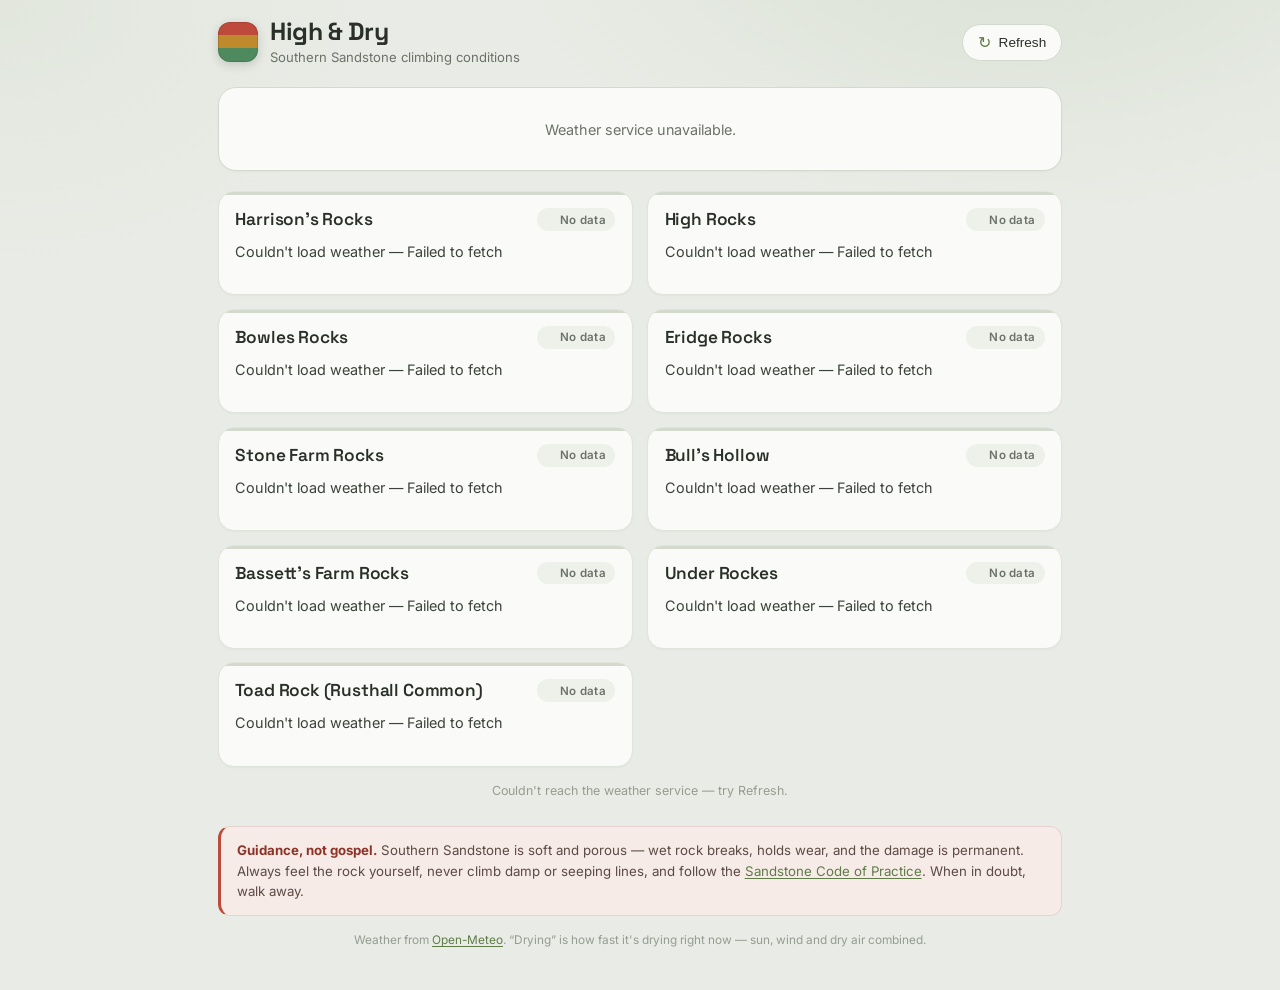
==== index.html @ b8235924 "High & Dry — Southern Sandstone wet/dry conditions PWA Static, no-backend Cloudflare Pages app givin" ====
<!doctype html>
<html lang="en">
  <head>
    <meta charset="utf-8" />
    <meta name="viewport" content="width=device-width, initial-scale=1, viewport-fit=cover" />
    <title>High &amp; Dry — Southern Sandstone conditions</title>
    <meta name="description" content="Live wet/dry traffic-light conditions for Southern Sandstone climbing crags." />
    <meta name="theme-color" content="#e9ece6" />
    <link rel="manifest" href="./manifest.webmanifest" />
    <link rel="icon" href="./icon.svg" type="image/svg+xml" />
    <link rel="preconnect" href="https://fonts.googleapis.com" />
    <link rel="preconnect" href="https://fonts.gstatic.com" crossorigin />
    <link
      href="https://fonts.googleapis.com/css2?family=Inter:wght@400;500;600;700&family=Space+Grotesk:wght@500;600;700&display=swap"
      rel="stylesheet"
    />
    <link rel="stylesheet" href="./styles.css" />
  </head>
  <body>
    <div class="wrap">
      <header class="topbar">
        <div class="brand">
          <span class="mark" aria-hidden="true"></span>
          <div>
            <h1>High&nbsp;&amp;&nbsp;Dry</h1>
            <p class="tag">Southern Sandstone climbing conditions</p>
          </div>
        </div>
        <button id="refresh" type="button" aria-label="Refresh conditions">
          <span class="ico" aria-hidden="true">↻</span><span class="lbl">Refresh</span>
        </button>
      </header>

      <section id="hero" class="hero" aria-live="polite"></section>

      <main id="grid" class="grid" aria-live="polite"></main>

      <p id="status" class="status">Loading…</p>

      <footer>
        <div class="warn">
          <strong>Guidance, not gospel.</strong> Southern Sandstone is soft and
          porous — wet rock breaks, holds wear, and the damage is permanent. Always
          feel the rock yourself, never climb damp or seeping lines, and follow the
          <a href="http://www.southernsandstoneclimbs.co.uk/" target="_blank" rel="noopener">Sandstone Code of Practice</a>.
          When in doubt, walk away.
        </div>
        <p class="src">
          Weather from <a href="https://open-meteo.com/" target="_blank" rel="noopener">Open-Meteo</a>.
          “Drying” is how fast it's drying right now — sun, wind and dry air combined.
        </p>
      </footer>
    </div>

    <script type="module" src="./app.js"></script>
  </body>
</html>
---- styles.css ----
:root {
  /* light "stone" theme — cool grey-green */
  --bg: #e9ece6;
  --surface: #fafbf8;
  --surface-2: #f1f3ee;
  --inset: #eef1ea;
  --border: #d4d9cd;
  --border-soft: #e0e4da;
  --ink: #2a2f29;
  --muted: #6c726a;
  --faint: #969c90;
  --accent: #5e7d46;
  --accent-soft: #6e8f54;

  --green: #4f8a5e;
  --amber: #bf8a2c;
  --red: #bd4a3b;

  color-scheme: light;
}

* { box-sizing: border-box; }

body {
  margin: 0;
  font-family: "Inter", ui-sans-serif, system-ui, -apple-system, sans-serif;
  color: var(--ink);
  background:
    radial-gradient(900px 520px at 80% -10%, rgba(110, 143, 84, 0.12), transparent 60%),
    radial-gradient(700px 500px at 0% 0%, rgba(110, 143, 84, 0.06), transparent 55%),
    var(--bg);
  background-attachment: fixed;
  min-height: 100dvh;
  -webkit-font-smoothing: antialiased;
}

.wrap {
  max-width: 880px;
  margin: 0 auto;
  padding: max(env(safe-area-inset-top), 1.25rem) 1.1rem 2.5rem;
}

/* ---------- top bar ---------- */
.topbar {
  display: flex;
  align-items: center;
  justify-content: space-between;
  gap: 1rem;
  margin-bottom: 1.4rem;
}
.brand { display: flex; align-items: center; gap: 0.8rem; }
.mark {
  width: 40px; height: 40px; flex: none;
  border-radius: 12px;
  background:
    linear-gradient(180deg, var(--red) 0 33%, var(--amber) 33% 66%, var(--green) 66% 100%);
  box-shadow: inset 0 0 0 1px rgba(0,0,0,0.12), 0 3px 10px rgba(42,47,41,0.18);
}
h1 {
  font-family: "Space Grotesk", sans-serif;
  font-weight: 700;
  font-size: 1.55rem;
  letter-spacing: -0.02em;
  margin: 0;
  line-height: 1;
}
.tag { margin: 0.25rem 0 0; color: var(--muted); font-size: 0.82rem; }

#refresh {
  display: inline-flex; align-items: center; gap: 0.45rem;
  background: var(--surface);
  color: var(--ink);
  border: 1px solid var(--border);
  border-radius: 999px;
  padding: 0.5rem 0.95rem;
  font-size: 0.85rem; font-weight: 500;
  cursor: pointer;
  transition: background 0.15s, transform 0.1s;
}
#refresh:hover { background: var(--surface-2); }
#refresh:active { transform: scale(0.96); }
#refresh .ico { color: var(--accent); font-size: 1rem; }
#refresh.spin .ico { animation: spin 0.7s linear infinite; }
@keyframes spin { to { transform: rotate(360deg); } }

/* ---------- hero ---------- */
.hero {
  border: 1px solid var(--border);
  border-radius: 18px;
  padding: 1.1rem 1.25rem;
  margin-bottom: 1.25rem;
  background: var(--surface);
  box-shadow: 0 1px 2px rgba(42,47,41,0.04);
  display: flex; align-items: center; gap: 1rem;
  min-height: 84px;
}
.hero.empty { color: var(--muted); justify-content: center; font-size: 0.9rem; }
.hero-glyph {
  width: 56px; height: 56px; flex: none;
  border-radius: 50%;
  display: grid; place-items: center;
  font-family: "Space Grotesk", sans-serif;
  font-weight: 700; font-size: 1.5rem;
}
.hero-glyph.green { background: #e3efe6; color: #3c6e4b; box-shadow: inset 0 0 0 1px rgba(79,138,94,0.35); }
.hero-glyph.amber { background: #f4ead3; color: #8a6216; box-shadow: inset 0 0 0 1px rgba(191,138,44,0.35); }
.hero-glyph.red   { background: #f6e1dd; color: #8e3328; box-shadow: inset 0 0 0 1px rgba(189,74,59,0.32); }
.hero-body h2 {
  font-family: "Space Grotesk", sans-serif;
  margin: 0; font-size: 1.15rem; font-weight: 600; letter-spacing: -0.01em;
}
.hero-body p { margin: 0.2rem 0 0; color: var(--muted); font-size: 0.88rem; }
.hero-body .accent { color: var(--accent); font-weight: 600; }

/* ---------- grid ---------- */
.grid {
  display: grid;
  gap: 0.85rem;
  grid-template-columns: 1fr;
}
@media (min-width: 640px) { .grid { grid-template-columns: 1fr 1fr; } }

/* ---------- crag card ---------- */
.crag {
  position: relative;
  background: var(--surface);
  border: 1px solid var(--border-soft);
  border-radius: 16px;
  padding: 1rem 1.05rem 1.1rem;
  overflow: hidden;
  box-shadow: 0 1px 2px rgba(42,47,41,0.04);
}
.crag::before {
  content: ""; position: absolute; inset: 0 0 auto 0; height: 3px;
}
.crag.green::before { background: linear-gradient(90deg, var(--green), transparent); }
.crag.amber::before { background: linear-gradient(90deg, var(--amber), transparent); }
.crag.red::before   { background: linear-gradient(90deg, var(--red), transparent); }
.crag.err::before   { background: var(--border); }

.crag-head {
  display: flex; align-items: flex-start; justify-content: space-between; gap: 0.6rem;
}
.crag h2 {
  font-family: "Space Grotesk", sans-serif;
  font-size: 1.08rem; font-weight: 600; margin: 0; letter-spacing: -0.01em;
}

/* status pill */
.pill {
  display: inline-flex; align-items: center; gap: 0.4rem;
  font-size: 0.72rem; font-weight: 600; letter-spacing: 0.02em;
  padding: 0.28rem 0.6rem 0.28rem 0.5rem;
  border-radius: 999px; white-space: nowrap; flex: none;
}
.pill .pip { width: 9px; height: 9px; border-radius: 50%; }
.pill.green { background: #e3efe6; color: #3c6e4b; }
.pill.green .pip { background: var(--green); }
.pill.amber { background: #f4ead3; color: #8a6216; }
.pill.amber .pip { background: var(--amber); }
.pill.red { background: #f6e1dd; color: #8e3328; }
.pill.red .pip { background: var(--red); }
.pill.err { background: var(--inset); color: var(--muted); }

.reason { font-size: 0.9rem; line-height: 1.45; margin: 0.7rem 0 0.85rem; color: #3c423b; }

/* stats */
.stats {
  display: grid; grid-template-columns: repeat(3, 1fr);
  gap: 0.4rem; margin: 0;
}
.stats div {
  background: var(--inset);
  border: 1px solid var(--border-soft);
  border-radius: 10px; padding: 0.45rem 0.55rem;
}
.stats dt {
  color: var(--faint); font-size: 0.62rem; font-weight: 600;
  text-transform: uppercase; letter-spacing: 0.05em; margin: 0;
}
.stats dd {
  margin: 0.15rem 0 0; font-size: 1rem; font-weight: 600;
  font-family: "Space Grotesk", sans-serif;
}

/* outlook */
.outlook-wrap { margin-top: 0.9rem; }
.outlook-label {
  font-size: 0.62rem; font-weight: 600; letter-spacing: 0.05em;
  text-transform: uppercase; color: var(--faint); margin: 0 0 0.35rem;
}
.outlook { display: grid; grid-template-columns: repeat(6, 1fr); gap: 0.3rem; }
.outlook .day {
  display: flex; flex-direction: column; align-items: center; gap: 0.3rem;
  padding: 0.45rem 0.1rem;
  border-radius: 9px;
  background: var(--inset);
  border: 1px solid transparent;
}
.outlook .day.wknd { background: #e4e9dd; }
.outlook .day.today { border-color: var(--accent-soft); }
.outlook .pip { width: 11px; height: 11px; border-radius: 50%; }
.outlook .green .pip { background: var(--green); }
.outlook .amber .pip { background: var(--amber); }
.outlook .red .pip   { background: var(--red); }
.outlook .dow {
  font-size: 0.6rem; font-weight: 600; letter-spacing: 0.02em;
  color: var(--faint); text-transform: uppercase;
}
.outlook .day.today .dow { color: var(--accent); }
.outlook .day.wknd .dow { color: var(--muted); }

.crag-note { color: var(--faint); font-size: 0.76rem; margin: 0.85rem 0 0; line-height: 1.4; }

/* ---------- status + footer ---------- */
.status { text-align: center; color: var(--faint); font-size: 0.78rem; margin: 1rem 0 0; }

footer { margin-top: 1.75rem; }
.warn {
  background: #f7ebe8;
  border: 1px solid #e6d3cd;
  border-left: 3px solid var(--red);
  border-radius: 12px;
  padding: 0.85rem 1rem;
  font-size: 0.83rem; line-height: 1.55; color: #5b4a45;
}
.warn strong { color: #8e3328; }
a { color: var(--accent); text-decoration-thickness: 1px; text-underline-offset: 2px; }
.src { text-align: center; color: var(--faint); font-size: 0.74rem; margin: 1rem 0 0; line-height: 1.5; }
.src a { color: var(--accent); }

.skeleton { opacity: 0.5; }
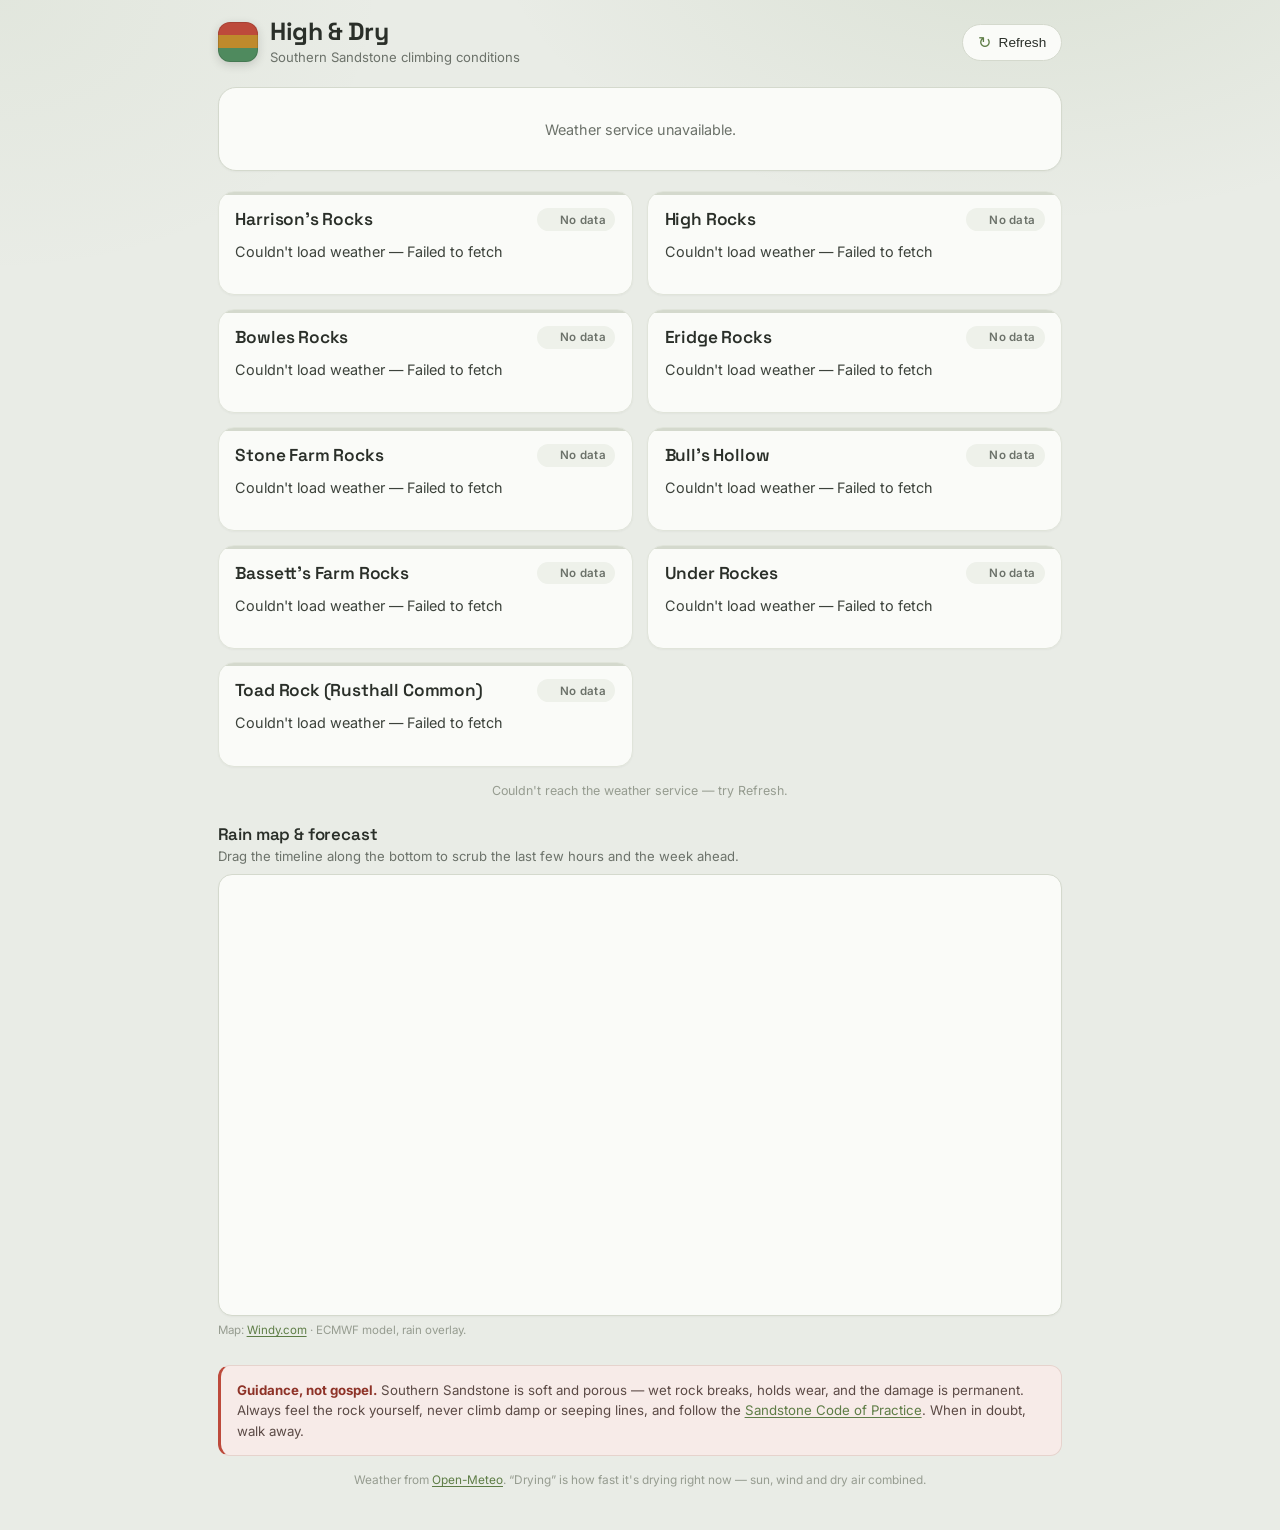
==== commit 12ea5b4d: "Add Windy rain map + forecast timeline section Embedded Windy map centred on the crag cluster (rain " ====
--- a/index.html
+++ b/index.html
@@ -37,6 +37,19 @@
 
       <p id="status" class="status">Loading…</p>
 
+      <section class="mapsec" aria-label="Area rain map">
+        <h2 class="mapsec-h">Rain map &amp; forecast</h2>
+        <p class="mapsec-sub">Drag the timeline along the bottom to scrub the last few hours and the week ahead.</p>
+        <div class="mapframe">
+          <iframe
+            title="Windy rain map for the Southern Sandstone area"
+            loading="lazy"
+            src="https://embed.windy.com/embed.html?type=map&amp;location=coordinates&amp;metricRain=default&amp;metricTemp=default&amp;metricWind=default&amp;zoom=10&amp;overlay=rain&amp;product=ecmwf&amp;level=surface&amp;lat=51.10&amp;lon=0.19&amp;detailLat=51.098&amp;detailLon=0.187&amp;detail=true&amp;pressure=true&amp;message=true"
+          ></iframe>
+        </div>
+        <p class="mapsec-cred">Map: <a href="https://www.windy.com/?51.098,0.187,9" target="_blank" rel="noopener">Windy.com</a> · ECMWF model, rain overlay.</p>
+      </section>
+
       <footer>
         <div class="warn">
           <strong>Guidance, not gospel.</strong> Southern Sandstone is soft and
--- a/styles.css
+++ b/styles.css
@@ -111,6 +111,8 @@
 }
 .hero-body p { margin: 0.2rem 0 0; color: var(--muted); font-size: 0.88rem; }
 .hero-body .accent { color: var(--accent); font-weight: 600; }
+.hero-indoor { font-size: 0.82rem; }
+.hero-indoor a { font-weight: 600; white-space: nowrap; }
 
 /* ---------- grid ---------- */
 .grid {
@@ -212,6 +214,25 @@
 
 .crag-note { color: var(--faint); font-size: 0.76rem; margin: 0.85rem 0 0; line-height: 1.4; }
 
+/* ---------- map ---------- */
+.mapsec { margin-top: 1.6rem; }
+.mapsec-h {
+  font-family: "Space Grotesk", sans-serif;
+  font-size: 1.05rem; font-weight: 600; margin: 0; letter-spacing: -0.01em;
+}
+.mapsec-sub { margin: 0.2rem 0 0.6rem; color: var(--muted); font-size: 0.82rem; }
+.mapframe {
+  width: 100%;
+  border: 1px solid var(--border);
+  border-radius: 14px;
+  overflow: hidden;
+  background: var(--surface);
+  box-shadow: 0 1px 2px rgba(42,47,41,0.04);
+}
+.mapframe iframe { display: block; width: 100%; height: 440px; border: 0; }
+@media (max-width: 560px) { .mapframe iframe { height: 360px; } }
+.mapsec-cred { margin: 0.45rem 0 0; color: var(--faint); font-size: 0.72rem; }
+
 /* ---------- status + footer ---------- */
 .status { text-align: center; color: var(--faint); font-size: 0.78rem; margin: 1rem 0 0; }
 
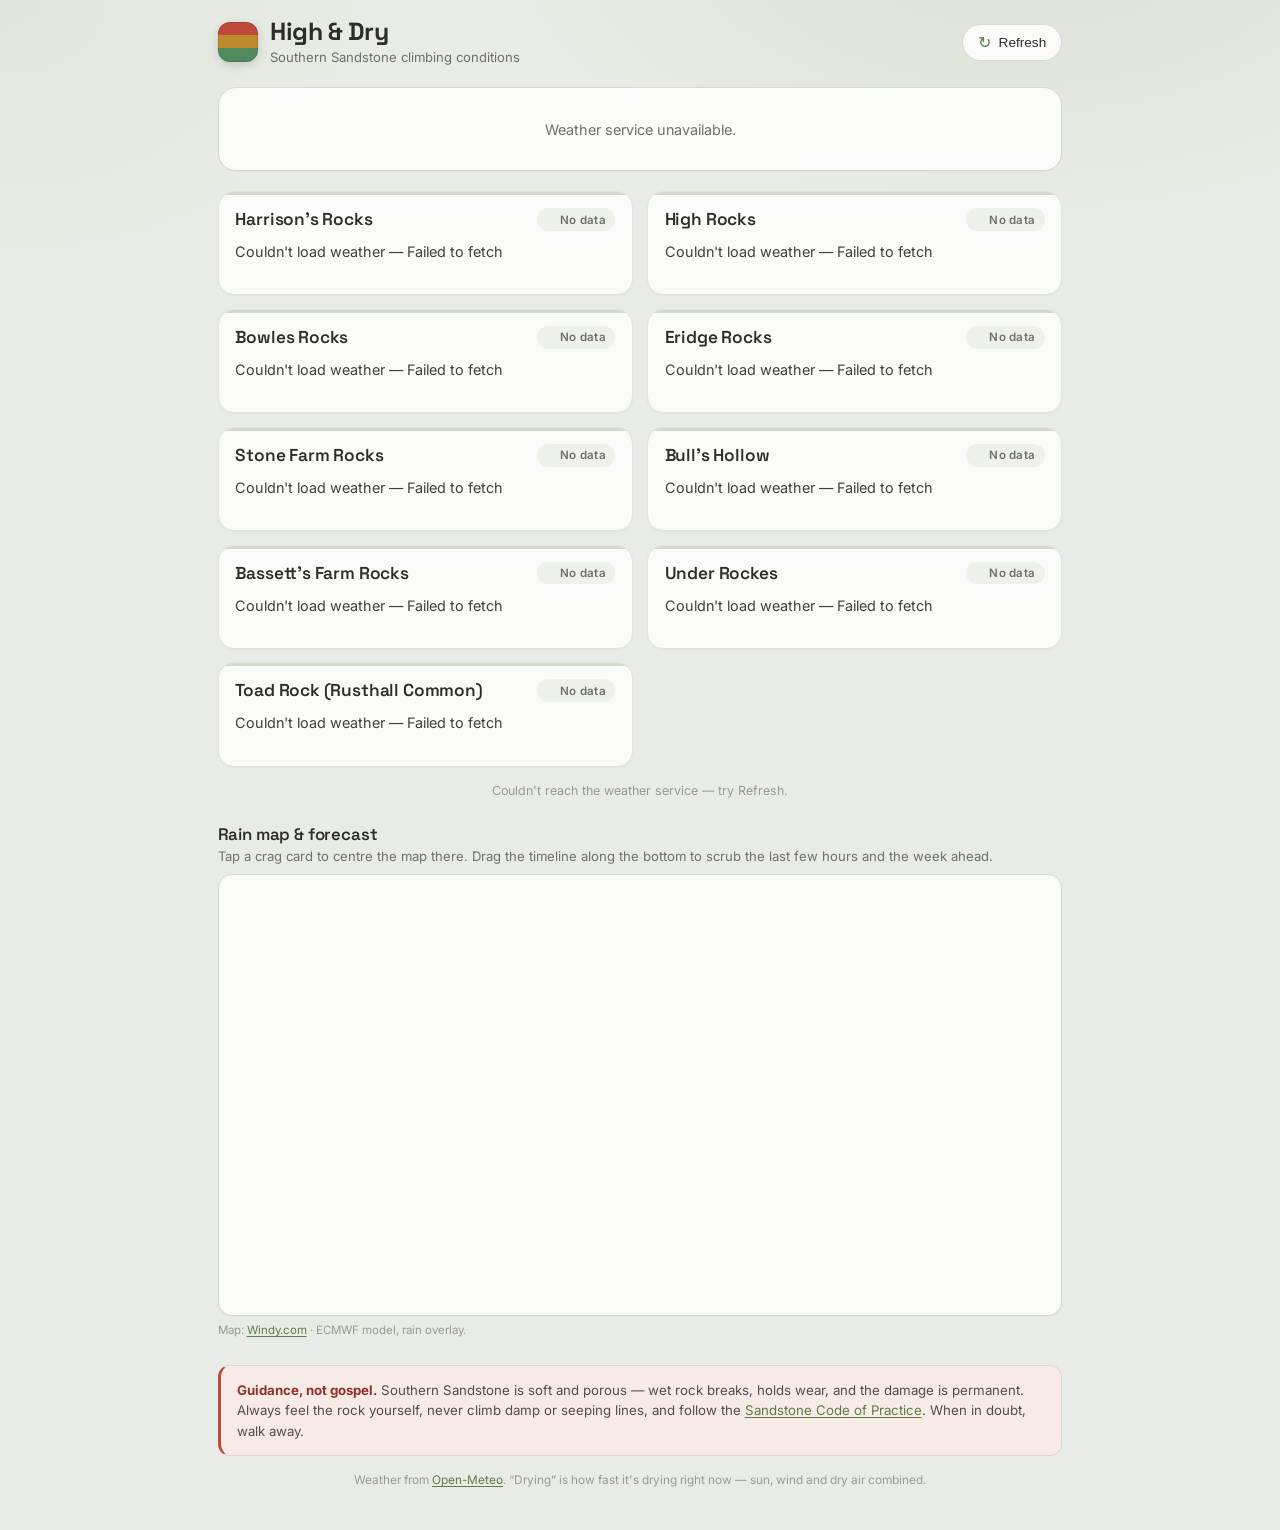
==== commit 388c54c8: "Click a crag card to re-centre the Windy map on it Cards are now buttons (keyboard-accessible); clic" ====
--- a/index.html
+++ b/index.html
@@ -39,7 +39,7 @@
 
       <section class="mapsec" aria-label="Area rain map">
         <h2 class="mapsec-h">Rain map &amp; forecast</h2>
-        <p class="mapsec-sub">Drag the timeline along the bottom to scrub the last few hours and the week ahead.</p>
+        <p class="mapsec-sub">Tap a crag card to centre the map there. Drag the timeline along the bottom to scrub the last few hours and the week ahead.</p>
         <div class="mapframe">
           <iframe
             title="Windy rain map for the Southern Sandstone area"
--- a/styles.css
+++ b/styles.css
@@ -132,6 +132,10 @@
   overflow: hidden;
   box-shadow: 0 1px 2px rgba(42,47,41,0.04);
 }
+.crag[role="button"] { cursor: pointer; transition: border-color 0.15s, transform 0.06s; }
+.crag[role="button"]:hover { border-color: var(--accent-soft); }
+.crag[role="button"]:active { transform: scale(0.997); }
+.crag[role="button"]:focus-visible { outline: 2px solid var(--accent); outline-offset: 2px; }
 .crag::before {
   content: ""; position: absolute; inset: 0 0 auto 0; height: 3px;
 }
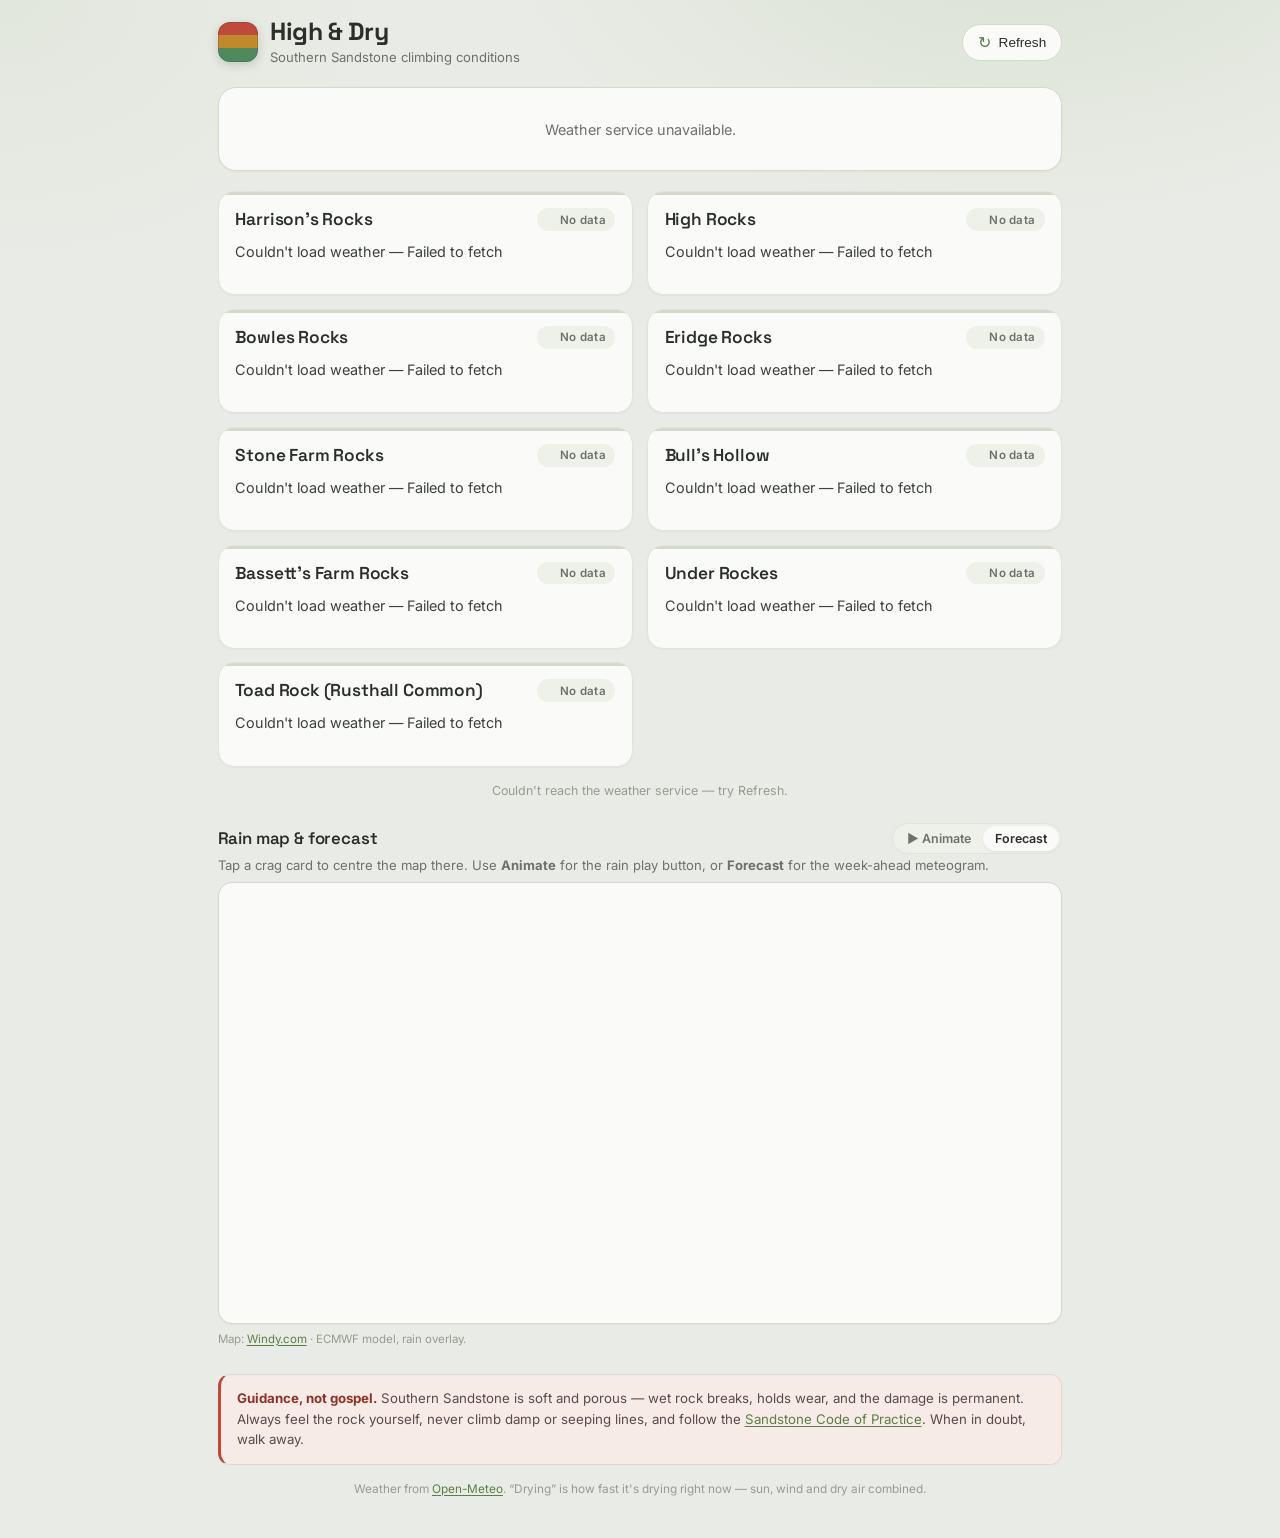
==== commit cbb2b915: "Add Animate/Forecast toggle for the Windy map The Windy embed hides the play button when the detail " ====
--- a/index.html
+++ b/index.html
@@ -38,8 +38,14 @@
       <p id="status" class="status">Loading…</p>
 
       <section class="mapsec" aria-label="Area rain map">
-        <h2 class="mapsec-h">Rain map &amp; forecast</h2>
-        <p class="mapsec-sub">Tap a crag card to centre the map there. Drag the timeline along the bottom to scrub the last few hours and the week ahead.</p>
+        <div class="mapsec-head">
+          <h2 class="mapsec-h">Rain map &amp; forecast</h2>
+          <div class="map-toggle" role="group" aria-label="Map display mode">
+            <button id="map-animate" type="button" aria-pressed="false">▶ Animate</button>
+            <button id="map-forecast" type="button" class="on" aria-pressed="true">Forecast</button>
+          </div>
+        </div>
+        <p class="mapsec-sub">Tap a crag card to centre the map there. Use <b>Animate</b> for the rain play button, or <b>Forecast</b> for the week-ahead meteogram.</p>
         <div class="mapframe">
           <iframe
             title="Windy rain map for the Southern Sandstone area"
--- a/styles.css
+++ b/styles.css
@@ -220,9 +220,30 @@
 
 /* ---------- map ---------- */
 .mapsec { margin-top: 1.6rem; }
+.mapsec-head {
+  display: flex; align-items: center; justify-content: space-between;
+  gap: 0.75rem; flex-wrap: wrap;
+}
 .mapsec-h {
   font-family: "Space Grotesk", sans-serif;
   font-size: 1.05rem; font-weight: 600; margin: 0; letter-spacing: -0.01em;
+}
+.map-toggle {
+  display: inline-flex;
+  background: var(--inset);
+  border: 1px solid var(--border-soft);
+  border-radius: 999px;
+  padding: 2px;
+}
+.map-toggle button {
+  border: 0; background: transparent; color: var(--muted);
+  font: inherit; font-size: 0.78rem; font-weight: 600;
+  padding: 0.3rem 0.75rem; border-radius: 999px; cursor: pointer;
+  transition: background 0.15s, color 0.15s;
+}
+.map-toggle button.on {
+  background: var(--surface); color: var(--ink);
+  box-shadow: 0 1px 2px rgba(42,47,41,0.08);
 }
 .mapsec-sub { margin: 0.2rem 0 0.6rem; color: var(--muted); font-size: 0.82rem; }
 .mapframe {
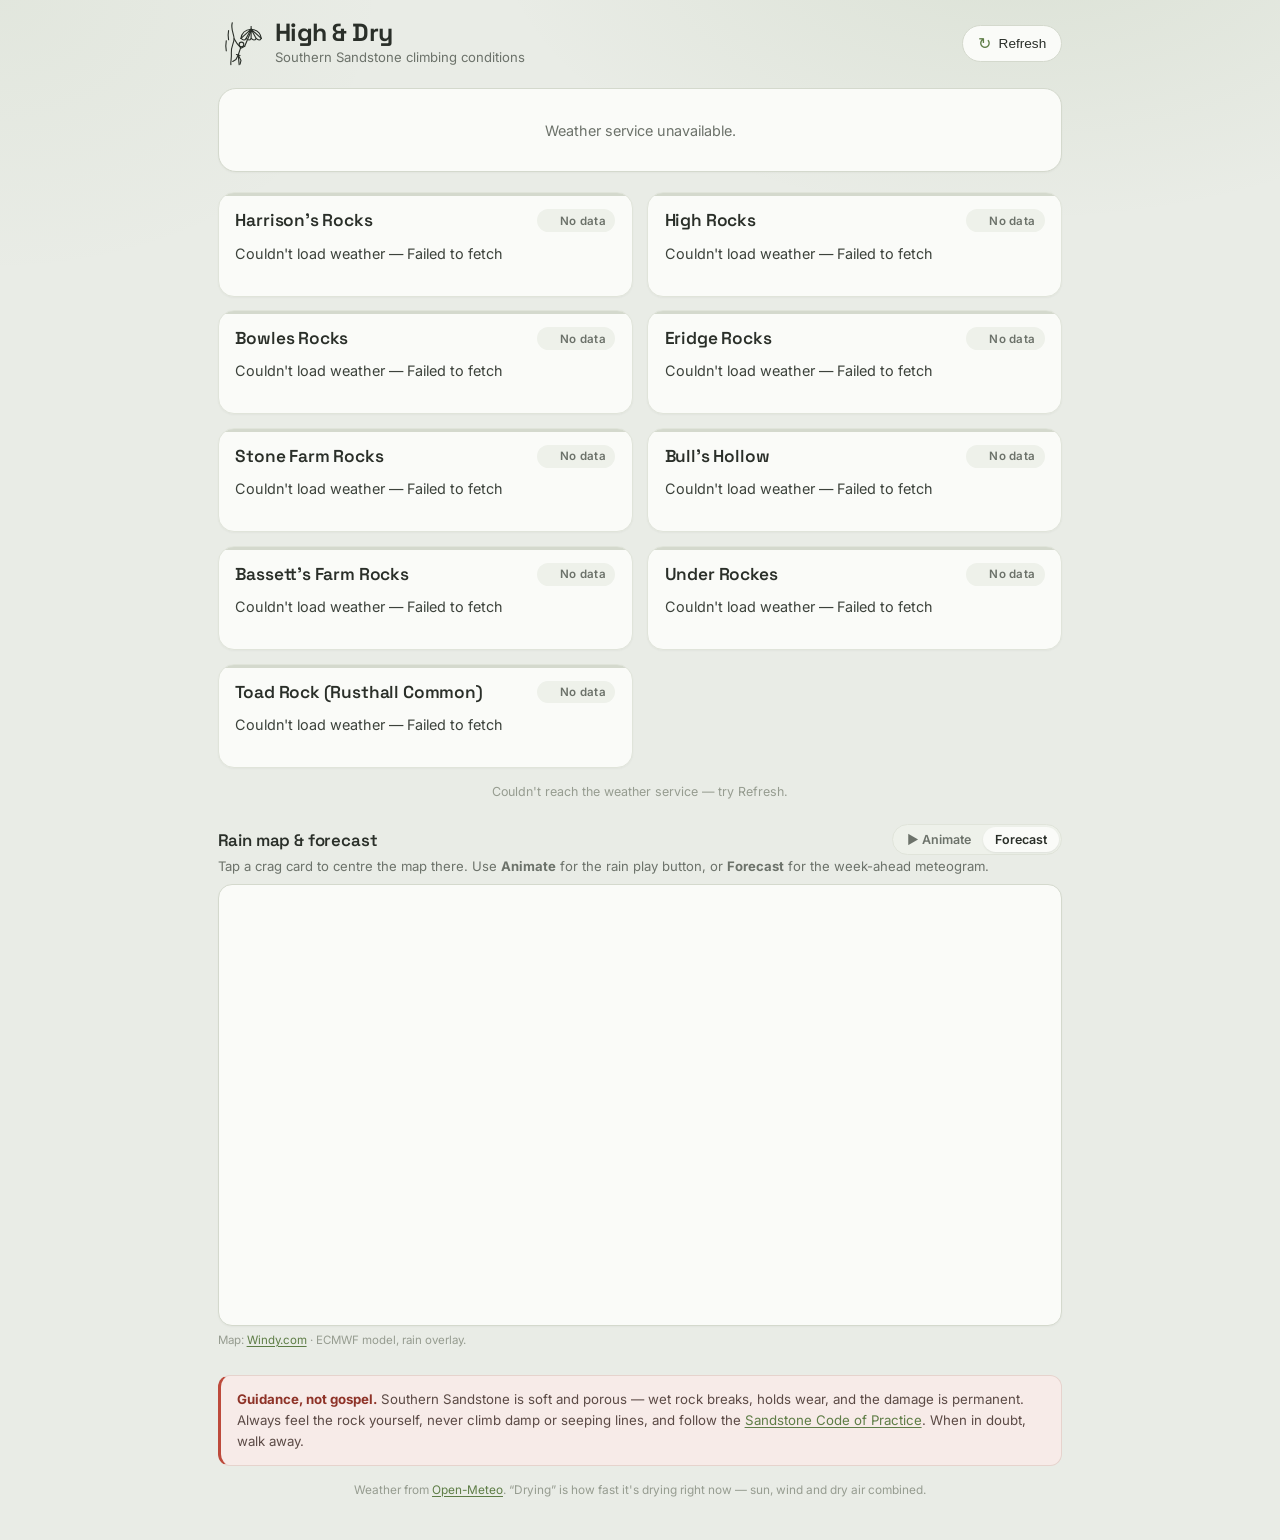
==== commit 5b9e3cbf: "New climber-with-umbrella logo and favicon Redrew the hand-sketched climber holding an umbrella as c" ====
--- a/index.html
+++ b/index.html
@@ -20,7 +20,7 @@
     <div class="wrap">
       <header class="topbar">
         <div class="brand">
-          <span class="mark" aria-hidden="true"></span>
+          <img class="logo" src="./logo.svg" alt="" width="46" height="46" />
           <div>
             <h1>High&nbsp;&amp;&nbsp;Dry</h1>
             <p class="tag">Southern Sandstone climbing conditions</p>
--- a/styles.css
+++ b/styles.css
@@ -48,14 +48,8 @@
   gap: 1rem;
   margin-bottom: 1.4rem;
 }
-.brand { display: flex; align-items: center; gap: 0.8rem; }
-.mark {
-  width: 40px; height: 40px; flex: none;
-  border-radius: 12px;
-  background:
-    linear-gradient(180deg, var(--red) 0 33%, var(--amber) 33% 66%, var(--green) 66% 100%);
-  box-shadow: inset 0 0 0 1px rgba(0,0,0,0.12), 0 3px 10px rgba(42,47,41,0.18);
-}
+.brand { display: flex; align-items: center; gap: 0.7rem; }
+.logo { width: 46px; height: 46px; flex: none; display: block; }
 h1 {
   font-family: "Space Grotesk", sans-serif;
   font-weight: 700;
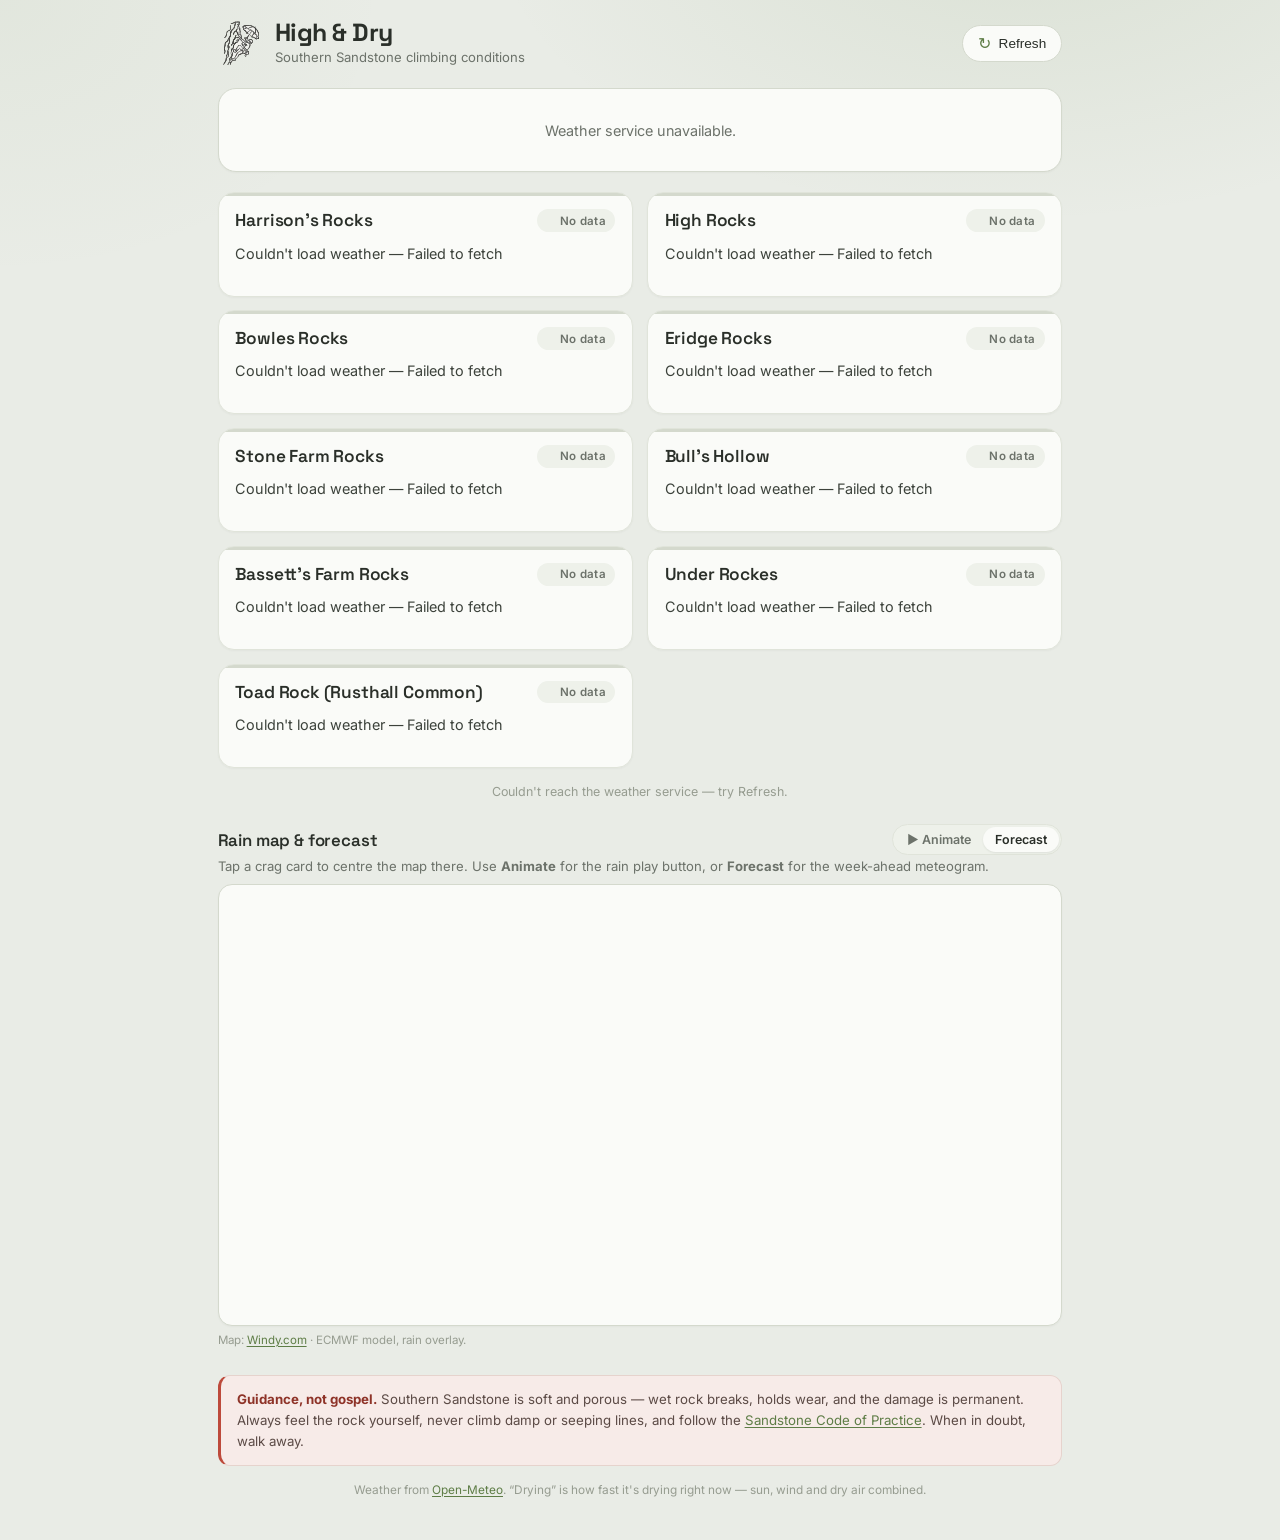
==== commit 8f494610: "Add social share card (og:image) and Open Graph/Twitter meta 1200x630 PNG rendered from the logo dra" ====
--- a/index.html
+++ b/index.html
@@ -6,6 +6,19 @@
     <title>High &amp; Dry — Southern Sandstone conditions</title>
     <meta name="description" content="Live wet/dry traffic-light conditions for Southern Sandstone climbing crags." />
     <meta name="theme-color" content="#e9ece6" />
+    <meta property="og:type" content="website" />
+    <meta property="og:site_name" content="High &amp; Dry" />
+    <meta property="og:title" content="High &amp; Dry — Southern Sandstone conditions" />
+    <meta property="og:description" content="Live traffic-light wet/dry conditions for Southern Sandstone climbing crags." />
+    <meta property="og:url" content="https://high-and-dry.pages.dev/" />
+    <meta property="og:image" content="https://high-and-dry.pages.dev/og.png" />
+    <meta property="og:image:width" content="1200" />
+    <meta property="og:image:height" content="630" />
+    <meta property="og:image:type" content="image/png" />
+    <meta name="twitter:card" content="summary_large_image" />
+    <meta name="twitter:title" content="High &amp; Dry — Southern Sandstone conditions" />
+    <meta name="twitter:description" content="Live traffic-light wet/dry conditions for Southern Sandstone climbing crags." />
+    <meta name="twitter:image" content="https://high-and-dry.pages.dev/og.png" />
     <link rel="manifest" href="./manifest.webmanifest" />
     <link rel="icon" href="./icon.svg" type="image/svg+xml" />
     <link rel="preconnect" href="https://fonts.googleapis.com" />
